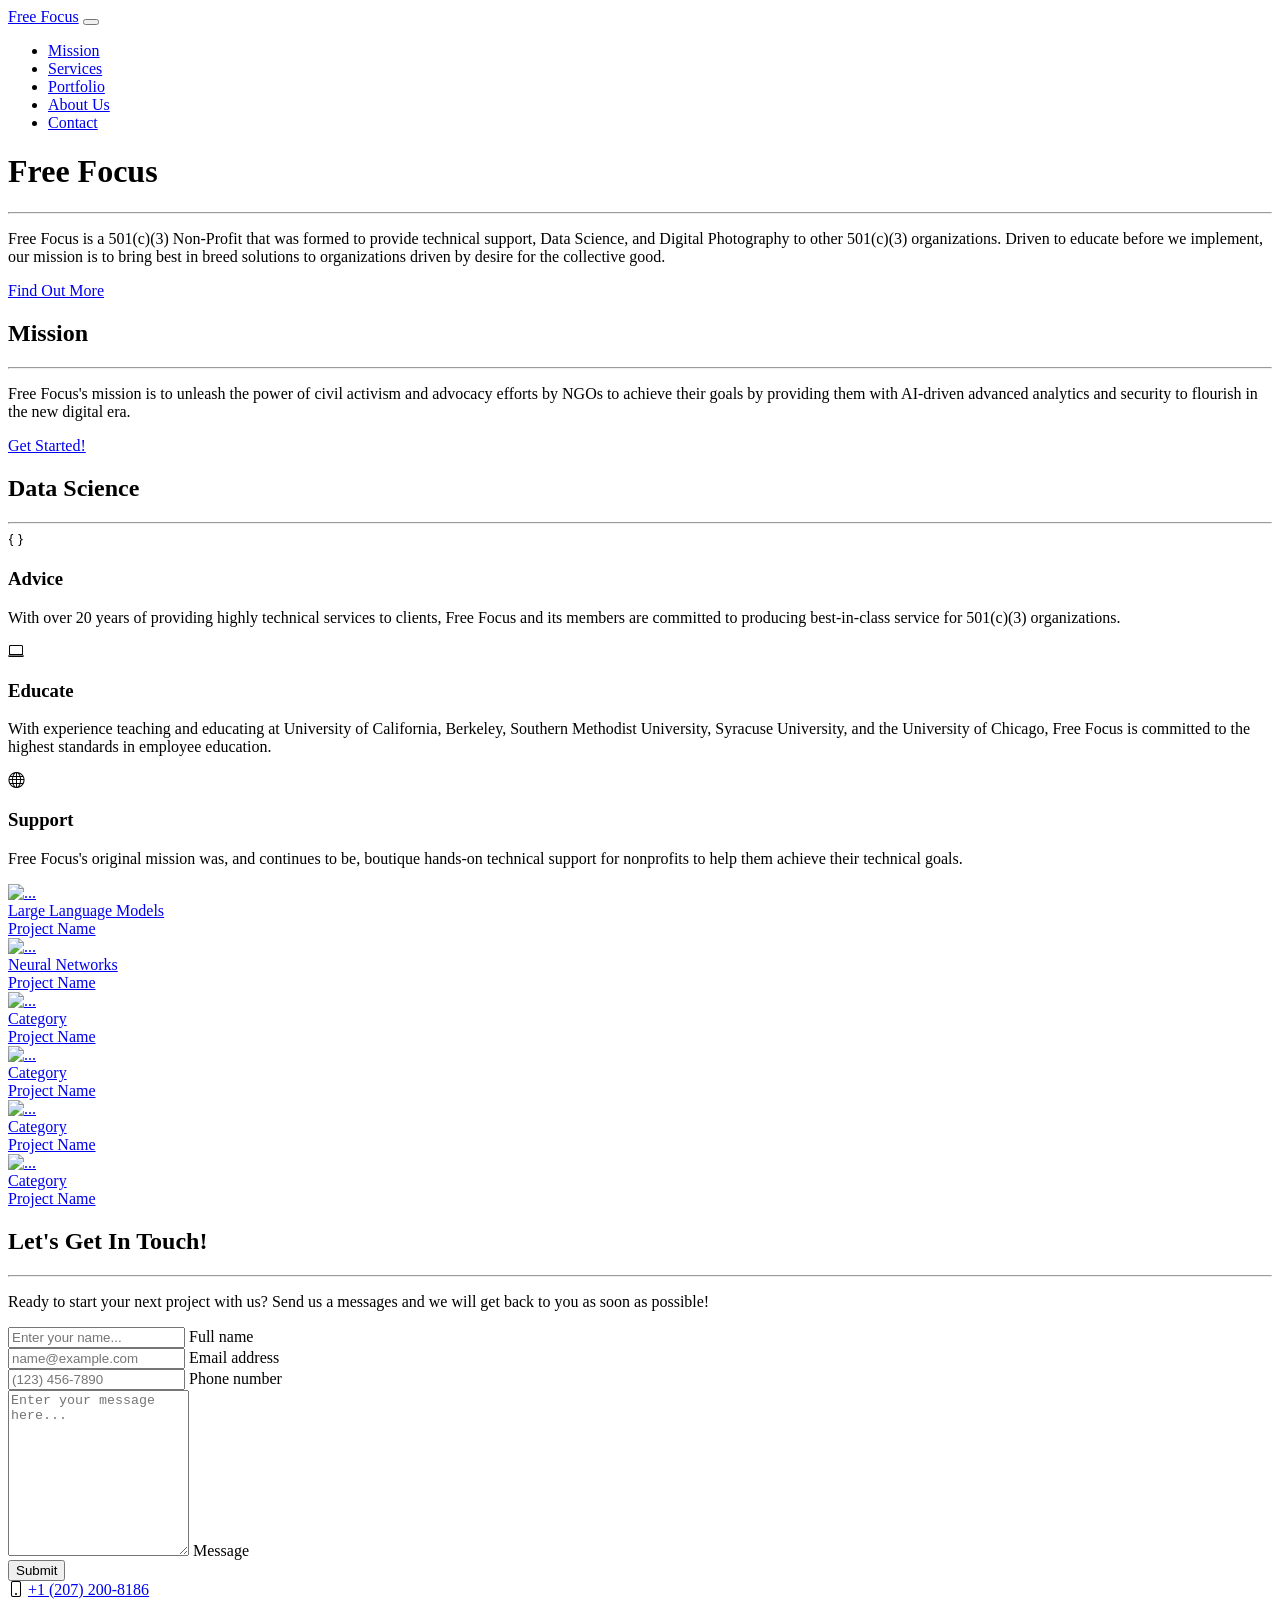
==== index.html @ 84735edc "Team page: remove four members, restore Teneva, fix links Removed the cards for Grant Bourzikas, Mar" ====
<!DOCTYPE html>
<html lang="en">
    <head>
        <meta charset="utf-8" />
        <meta name="viewport" content="width=device-width, initial-scale=1, shrink-to-fit=no" />
        <meta name="description" content="" />
        <meta name="author" content="" />
        <title>Free Focus</title>
        <!-- Favicon-->
        <link rel="icon" type="image/x-icon" href="assets/favicon.ico" />
        <!-- Bootstrap Icons-->
        <link href="https://cdn.jsdelivr.net/npm/bootstrap-icons@1.5.0/font/bootstrap-icons.css" rel="stylesheet" />
        <!-- Google fonts-->
        <link href="https://fonts.googleapis.com/css?family=Merriweather+Sans:400,700" rel="stylesheet" />
        <link href="https://fonts.googleapis.com/css?family=Merriweather:400,300,300italic,400italic,700,700italic" rel="stylesheet" type="text/css" />
        <!-- SimpleLightbox plugin CSS-->
        <link href="https://cdnjs.cloudflare.com/ajax/libs/SimpleLightbox/2.1.0/simpleLightbox.min.css" rel="stylesheet" />
        <!-- Core theme CSS (includes Bootstrap)-->
        <link href="css/styles.css" rel="stylesheet" />
    </head>
    <body id="page-top">
        <!-- Navigation-->
        <nav class="navbar navbar-expand-lg navbar-light fixed-top py-3" id="mainNav">
            <div class="container px-4 px-lg-5">
                <a class="navbar-brand" href="#page-top">Free Focus</a>
                <button class="navbar-toggler navbar-toggler-right" type="button" data-bs-toggle="collapse" data-bs-target="#navbarResponsive" aria-controls="navbarResponsive" aria-expanded="false" aria-label="Toggle navigation"><span class="navbar-toggler-icon"></span></button>
                <div class="collapse navbar-collapse" id="navbarResponsive">
                    <ul class="navbar-nav ms-auto my-2 my-lg-0">
                        <li class="nav-item"><a class="nav-link" href="#mission">Mission</a></li>
                        <li class="nav-item"><a class="nav-link" href="#services">Services</a></li>
                        <li class="nav-item"><a class="nav-link" href="#portfolio">Portfolio</a></li>
                        <li class="nav-item"><a class="nav-link" href="about.html">About Us</a></li>
                        <li class="nav-item"><a class="nav-link" href="#contact">Contact</a></li>
                    </ul>
                </div>
            </div>
        </nav>
        <!-- Masthead-->
        <header class="masthead">
            <div class="container px-4 px-lg-5 h-100">
                <div class="row gx-4 gx-lg-5 h-100 align-items-center justify-content-center text-center">
                    <div class="col-lg-8 align-self-end">
                        <h1 class="text-white font-weight-bold">Free Focus</h1>
                        <hr class="divider" />
                    </div>
                    <div class="col-lg-8 align-self-baseline">
                        <p class="text-white-75 mb-5">Free Focus is a 501(c)(3) Non-Profit that was formed to provide technical support, Data Science, and Digital Photography to other 501(c)(3) organizations.  Driven to educate before we implement, our mission is to bring best in breed solutions to organizations driven by desire for the collective good.  </p>
                        <a class="btn btn-primary btn-xl" href="about.html">Find Out More</a>
                    </div>
                </div>
            </div>
        </header>
        <!-- About-->
        <section class="page-section bg-primary" id="mission">
            <div class="container px-4 px-lg-5">
                <div class="row gx-4 gx-lg-5 justify-content-center">
                    <div class="col-lg-8 text-center">
                        <h2 class="text-white mt-0">Mission</h2>
                        <hr class="divider divider-light" />
                        <p class="text-white-75 mb-4">Free Focus's mission is to unleash the power of civil activism and advocacy efforts by NGOs to achieve their goals by providing them with AI-driven advanced analytics and security to flourish in the new digital era.</p>
                        <a class="btn btn-light btn-xl" href="#services">Get Started!</a>
                    </div>
                </div>
            </div>
        </section>
        <!-- Services-->
        <section class="page-section" id="services">
            <div class="container px-4 px-lg-5">
                <h2 class="text-center mt-0">Data Science</h2>
                <hr class="divider" />
                <div class="row gx-4 gx-lg-5">
                    <div class="col-lg-4 col-md-6 text-center">
                        <div class="mt-5">
                            <div class="mb-2"><i class="bi-braces fs-1 text-blue"></i></div>
                            <h3 class="h4 mb-2">Advice</h3>
                            <p class="text-muted mb-0">With over 20 years of providing highly technical services to clients, Free Focus and its members are committed to producing best-in-class service for 501(c)(3) organizations.</p>
                        </div>
                    </div>
                    <div class="col-lg-4 col-md-6 text-center">
                        <div class="mt-5">
                            <div class="mb-2"><i class="bi-laptop fs-1 text-blue"></i></div>
                            <h3 class="h4 mb-2">Educate</h3>
                            <p class="text-muted mb-0">With experience teaching and educating at University of California, Berkeley, Southern Methodist University, Syracuse University, and the University of Chicago, Free Focus is committed to the highest standards in employee education.</p>
                        </div>
                    </div>
                    <div class="col-lg-4 col-md-6 text-center">
                        <div class="mt-5">
                            <div class="mb-2"><i class="bi-globe fs-1 text-blue"></i></div>
                            <h3 class="h4 mb-2">Support</h3>
                            <p class="text-muted mb-0">Free Focus's original mission was, and continues to be, boutique hands-on technical support for nonprofits to help them achieve their technical goals.</p>
                        </div>
                    </div>
                    <!-- <div class="col-lg-3 col-md-6 text-center">
                        <div class="mt-5">
                            <div class="mb-2"><i class="bi-heart fs-1 text-blue"></i></div>
                            <h3 class="h4 mb-2">Made with Love</h3>
                            <p class="text-muted mb-0">Lorem ipsum</p>
                        </div>
                    </div> -->
                </div>
            </div>
        </section>
        <!-- Portfolio-->
        <div id="portfolio">
            <div class="container-fluid p-0">
                <div class="row g-0">
                    <div class="col-lg-4 col-sm-6">
                        <a class="portfolio-box" href="assets/img/portfolio/fullsize/lady.jpg" title="Project Name">
                            <img class="img-fluid" src="assets/img/portfolio/fullsize/lady.jpg" alt="..." />
                            <div class="portfolio-box-caption">
                                <div class="project-category text-blue-50">Large Language Models</div>
                                <div class="project-name">Project Name</div>
                            </div>
                        </a>
                    </div>
                    <div class="col-lg-4 col-sm-6">
                        <a class="portfolio-box" href="assets/img/portfolio/fullsize/shovel.jpg" title="Project Name">
                            <img class="img-fluid" src="assets/img/portfolio/fullsize/shovel.jpg" alt="..." />
                            <div class="portfolio-box-caption">
                                <div class="project-category text-blue-50">Neural Networks</div>
                                <div class="project-name">Project Name</div>
                            </div>
                        </a>
                    </div>
                    <div class="col-lg-4 col-sm-6">
                        <a class="portfolio-box" href="assets/img/portfolio/fullsize/costume.jpg" title="Project Name">
                            <img class="img-fluid" src="assets/img/portfolio/fullsize/costume.jpg" alt="..." />
                            <div class="portfolio-box-caption">
                                <div class="project-category text-blue-50">Category</div>
                                <div class="project-name">Project Name</div>
                            </div>
                        </a>
                    </div>
                </div>
                <div class="row g-0">
                    <div class="col-lg-4 col-sm-6">
                        <a class="portfolio-box" href="assets/img/portfolio/fullsize/mil.jpg" title="Project Name">
                            <img class="img-fluid" src="assets/img/portfolio/fullsize/mil.jpg" alt="..."/>
                            <div class="portfolio-box-caption">
                                <div class="project-category text-blue-50">Category</div>
                                <div class="project-name">Project Name</div>
                            </div>
                        </a>
                    </div>
                    <div class="col-lg-4 col-sm-6">
                        <a class="portfolio-box" href="assets/img/portfolio/fullsize/flowers.jpg" title="Project Name">
                            <img class="img-fluid" src="assets/img/portfolio/fullsize/flowers.jpg" alt="..." />
                            <div class="portfolio-box-caption">
                                <div class="project-category text-blue-50">Category</div>
                                <div class="project-name">Project Name</div>
                            </div>
                        </a>
                    </div>
                    <div class="col-lg-4 col-sm-6">
                        <a class="portfolio-box" href="assets/img/portfolio/fullsize/minefield.jpg" title="Project Name">
                            <img class="img-fluid" src="assets/img/portfolio/fullsize/minefield.jpg" alt="..." />
                            <div class="portfolio-box-caption p-3">
                                <div class="project-category text-blue-50">Category</div>
                                <div class="project-name">Project Name</div>
                            </div>
                        </a>
                    </div>
                </div>
            </div>
        </div>
        <!-- Call to action-->
        <!-- <section class="page-section bg-dark text-white">
            <div class="container px-4 px-lg-5 text-center">
                <h2 class="mb-4">Free Download at Start Bootstrap!</h2>
                <a class="btn btn-light btn-xl" href="https://startbootstrap.com/theme/creative/">Download Now!</a>
            </div>
        </section> -->
        <!-- Contact-->
        <section class="page-section" id="contact">
            <div class="container px-4 px-lg-5">
                <div class="row gx-4 gx-lg-5 justify-content-center">
                    <div class="col-lg-8 col-xl-6 text-center">
                        <h2 class="mt-0">Let's Get In Touch!</h2>
                        <hr class="divider" />
                        <p class="text-muted mb-5">Ready to start your next project with us? Send us a messages and we will get back to you as soon as possible!</p>
                    </div>
                </div>
                <div class="row gx-4 gx-lg-5 justify-content-center mb-5">
                    <div class="col-lg-6">
                        <!-- * * * * * * * * * * * * * * *-->
                        <!-- * * SB Forms Contact Form * *-->
                        <!-- * * * * * * * * * * * * * * *-->
                        <!-- This form is pre-integrated with SB Forms.-->
                        <!-- To make this form functional, sign up at-->
                        <!-- https://startbootstrap.com/solution/contact-forms-->
                        <!-- to get an API token!-->
                        <form id="contactForm" form action="https://formkeep.com/f/2b73d6f61217"
                        accept-charset="UTF-8"
                        enctype="multipart/form-data"
                        method="POST">
                            <!-- Name input-->
                            <div class="form-floating mb-3">
                                <input class="form-control" id="name" type="text" placeholder="Enter your name..." data-sb-validations="required" name = "name" />
                                <label for="name">Full name</label>
                            </div>
                            <!-- Email address input-->
                            <div class="form-floating mb-3">
                                <input class="form-control" id="email" type="email" placeholder="name@example.com" data-sb-validations="required,email" name = 'email' />
                                <label for="email">Email address</label>
                            </div>
                            <!-- Phone number input-->
                            <div class="form-floating mb-3">
                                <input class="form-control" id="phone" type="tel" placeholder="(123) 456-7890" data-sb-validations="required" name = "phone_number" />
                                <label for="phone">Phone number</label>
                            </div>
                            <!-- Message input-->
                            <div class="form-floating mb-3">
                                <textarea class="form-control" id="message" type="text" placeholder="Enter your message here..." style="height: 10rem" data-sb-validations="required" name = "message"></textarea>
                                <label for="message">Message</label>
                            </div>
                            <!-- Submit success message-->
                            <!---->
                            <!-- This is what your users will see when the form-->
                            <!-- has successfully submitted-->
                            <!-- <div class="d-none" id="submitSuccessMessage">
                                <div class="text-center mb-3">
                                    <div class="fw-bolder">Form submission successful!</div>
                                    To activate this form, sign up at
                                    <br />
                                    <a href="https://startbootstrap.com/solution/contact-forms">https://startbootstrap.com/solution/contact-forms</a>
                                </div>
                            </div> -->
                            <!-- Submit error message-->
                            <!---->
                            <!-- This is what your users will see when there is-->
                            <!-- an error submitting the form-->
                            <!-- <div class="d-none" id="submitErrorMessage"><div class="text-center text-danger mb-3">Error sending message!</div></div> -->
                            <!-- Submit Button-->
                            <div class="d-grid"><button class="btn btn-primary btn-xl" id="submitButton" type="submit">Submit</button></div>
                        </form>
                    </div>
                </div>
                <div class="row gx-4 gx-lg-5 justify-content-center">
                    <div class="col-lg-4 text-center mb-5 mb-lg-0">
                        <i class="bi-phone fs-2 mb-3 text-muted"></i>
                        <a href="tel:2072008186">+1 (207) 200-8186</a>
                    </div>
                </div>
            </div>
        </section>
        <!-- Footer-->
        <footer class=" py-5">
            <div class="container px-4 px-lg-5"><div class="small text-center text-muted">Copyright &copy; 2026 - Free Focus</div></div>
        </footer>
        <!-- Bootstrap core JS-->
        <script src="https://cdn.jsdelivr.net/npm/bootstrap@5.2.3/dist/js/bootstrap.bundle.min.js"></script>
        <!-- SimpleLightbox plugin JS-->
        <script src="https://cdnjs.cloudflare.com/ajax/libs/SimpleLightbox/2.1.0/simpleLightbox.min.js"></script>
        <!-- Core theme JS-->
        <script src="js/scripts.js"></script>
        <!-- * * * * * * * * * * * * * * * * * * * * * * * * * * * * * * * * * * * * * * * *-->
        <!-- * *                               SB Forms JS                               * *-->
        <!-- * * Activate your form at https://startbootstrap.com/solution/contact-forms * *-->
        <!-- * * * * * * * * * * * * * * * * * * * * * * * * * * * * * * * * * * * * * * * *-->
        <script src="https://cdn.startbootstrap.com/sb-forms-latest.js"></script>
    </body>
</html>

<!-- # Advice, educate, support -->
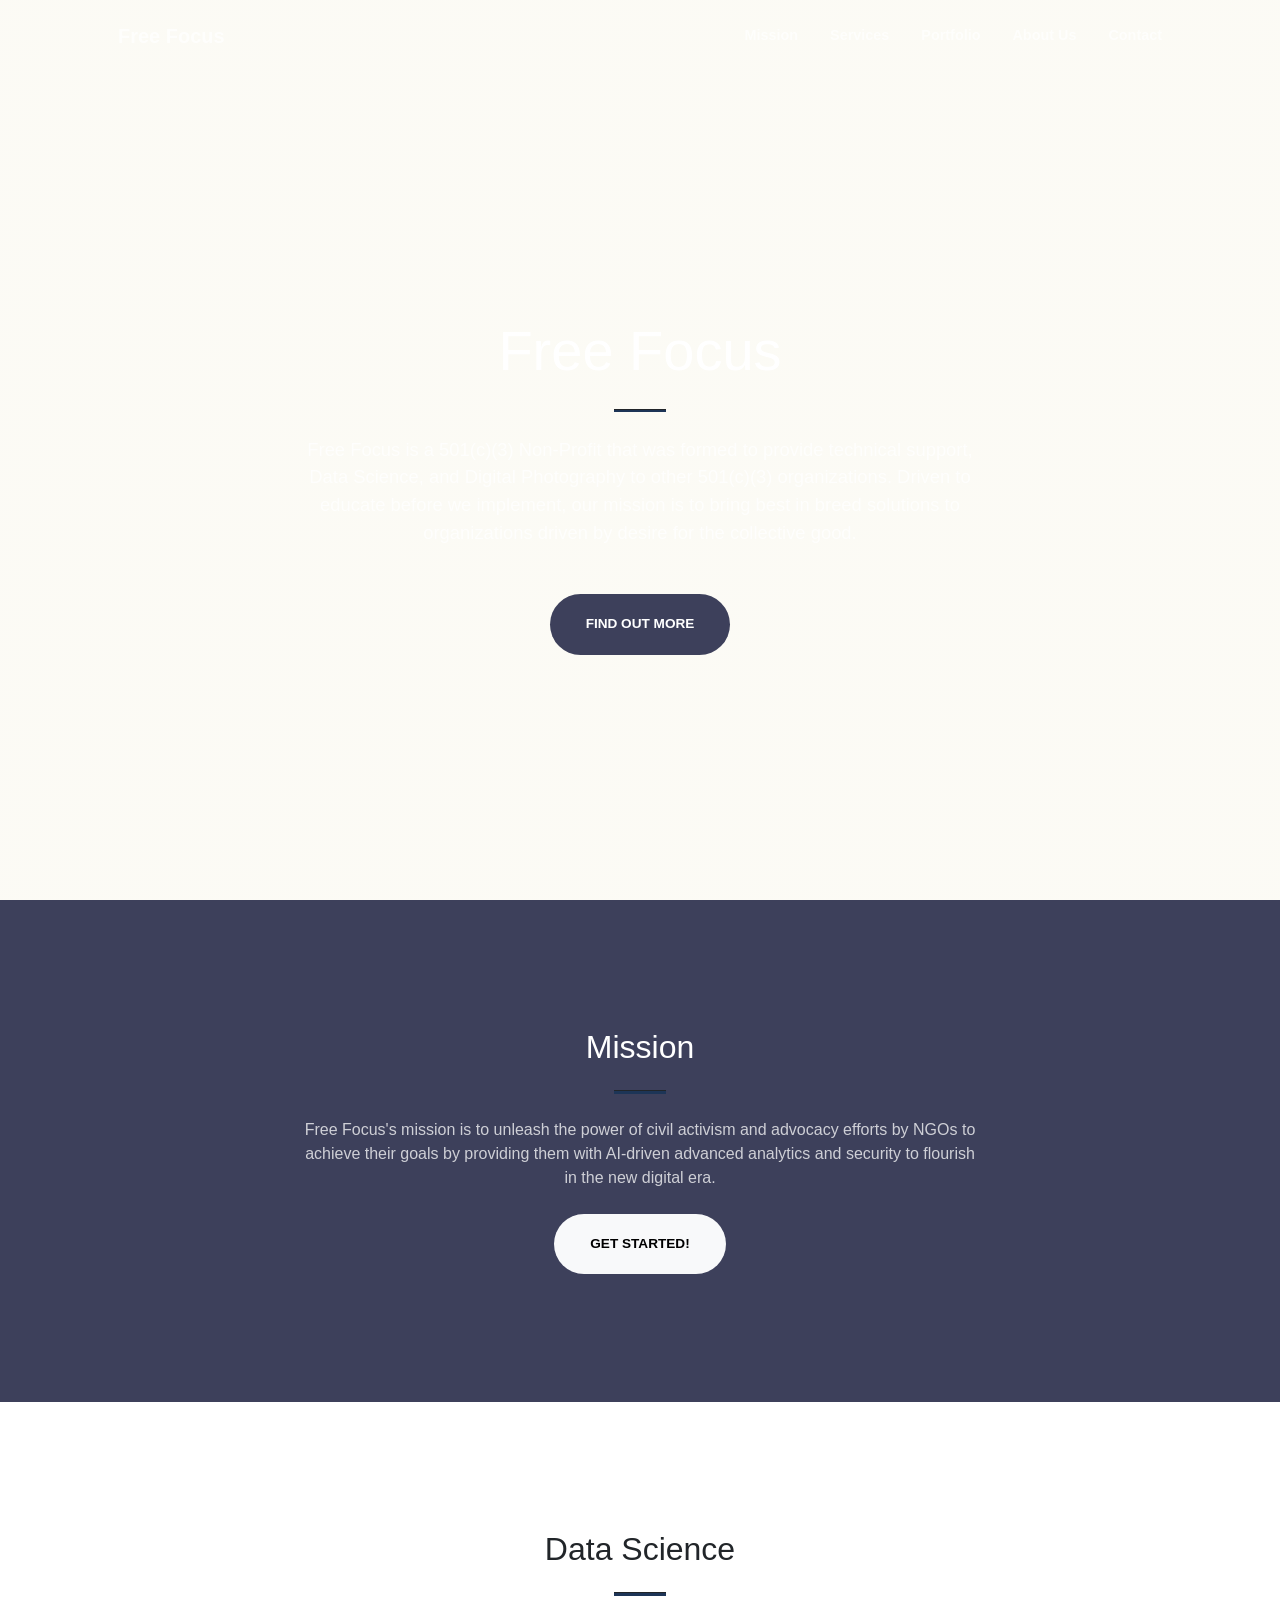
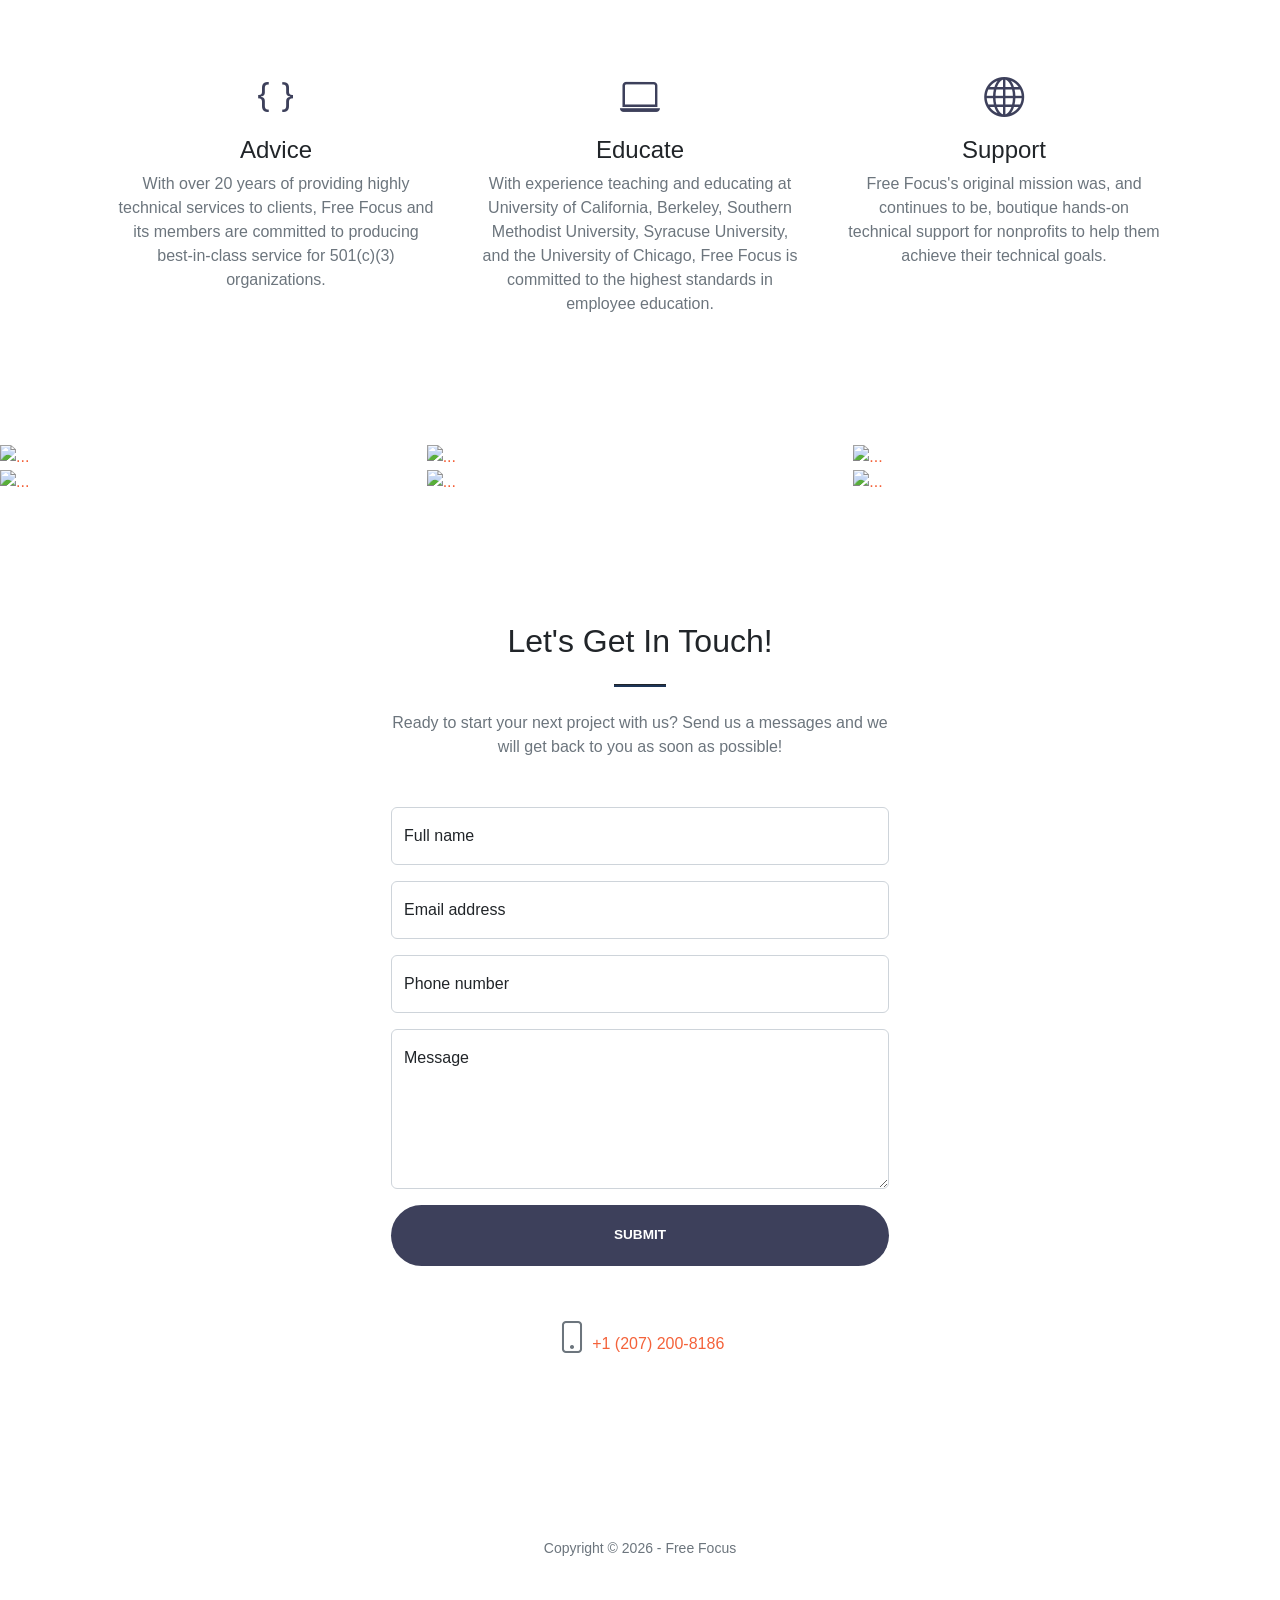
==== commit 66bf207b: "Link the CEO tag chips, clear the portfolio placeholder captions The two chips on John's card were p" ====
--- a/index.html
+++ b/index.html
@@ -105,58 +105,58 @@
             <div class="container-fluid p-0">
                 <div class="row g-0">
                     <div class="col-lg-4 col-sm-6">
-                        <a class="portfolio-box" href="assets/img/portfolio/fullsize/lady.jpg" title="Project Name">
+                        <a class="portfolio-box" href="assets/img/portfolio/fullsize/lady.jpg">
                             <img class="img-fluid" src="assets/img/portfolio/fullsize/lady.jpg" alt="..." />
                             <div class="portfolio-box-caption">
                                 <div class="project-category text-blue-50">Large Language Models</div>
-                                <div class="project-name">Project Name</div>
-                            </div>
-                        </a>
-                    </div>
-                    <div class="col-lg-4 col-sm-6">
-                        <a class="portfolio-box" href="assets/img/portfolio/fullsize/shovel.jpg" title="Project Name">
+                                <div class="project-name"></div>
+                            </div>
+                        </a>
+                    </div>
+                    <div class="col-lg-4 col-sm-6">
+                        <a class="portfolio-box" href="assets/img/portfolio/fullsize/shovel.jpg">
                             <img class="img-fluid" src="assets/img/portfolio/fullsize/shovel.jpg" alt="..." />
                             <div class="portfolio-box-caption">
                                 <div class="project-category text-blue-50">Neural Networks</div>
-                                <div class="project-name">Project Name</div>
-                            </div>
-                        </a>
-                    </div>
-                    <div class="col-lg-4 col-sm-6">
-                        <a class="portfolio-box" href="assets/img/portfolio/fullsize/costume.jpg" title="Project Name">
+                                <div class="project-name"></div>
+                            </div>
+                        </a>
+                    </div>
+                    <div class="col-lg-4 col-sm-6">
+                        <a class="portfolio-box" href="assets/img/portfolio/fullsize/costume.jpg">
                             <img class="img-fluid" src="assets/img/portfolio/fullsize/costume.jpg" alt="..." />
                             <div class="portfolio-box-caption">
-                                <div class="project-category text-blue-50">Category</div>
-                                <div class="project-name">Project Name</div>
+                                <div class="project-category text-blue-50"></div>
+                                <div class="project-name"></div>
                             </div>
                         </a>
                     </div>
                 </div>
                 <div class="row g-0">
                     <div class="col-lg-4 col-sm-6">
-                        <a class="portfolio-box" href="assets/img/portfolio/fullsize/mil.jpg" title="Project Name">
+                        <a class="portfolio-box" href="assets/img/portfolio/fullsize/mil.jpg">
                             <img class="img-fluid" src="assets/img/portfolio/fullsize/mil.jpg" alt="..."/>
                             <div class="portfolio-box-caption">
-                                <div class="project-category text-blue-50">Category</div>
-                                <div class="project-name">Project Name</div>
-                            </div>
-                        </a>
-                    </div>
-                    <div class="col-lg-4 col-sm-6">
-                        <a class="portfolio-box" href="assets/img/portfolio/fullsize/flowers.jpg" title="Project Name">
+                                <div class="project-category text-blue-50"></div>
+                                <div class="project-name"></div>
+                            </div>
+                        </a>
+                    </div>
+                    <div class="col-lg-4 col-sm-6">
+                        <a class="portfolio-box" href="assets/img/portfolio/fullsize/flowers.jpg">
                             <img class="img-fluid" src="assets/img/portfolio/fullsize/flowers.jpg" alt="..." />
                             <div class="portfolio-box-caption">
-                                <div class="project-category text-blue-50">Category</div>
-                                <div class="project-name">Project Name</div>
-                            </div>
-                        </a>
-                    </div>
-                    <div class="col-lg-4 col-sm-6">
-                        <a class="portfolio-box" href="assets/img/portfolio/fullsize/minefield.jpg" title="Project Name">
+                                <div class="project-category text-blue-50"></div>
+                                <div class="project-name"></div>
+                            </div>
+                        </a>
+                    </div>
+                    <div class="col-lg-4 col-sm-6">
+                        <a class="portfolio-box" href="assets/img/portfolio/fullsize/minefield.jpg">
                             <img class="img-fluid" src="assets/img/portfolio/fullsize/minefield.jpg" alt="..." />
                             <div class="portfolio-box-caption p-3">
-                                <div class="project-category text-blue-50">Category</div>
-                                <div class="project-name">Project Name</div>
+                                <div class="project-category text-blue-50"></div>
+                                <div class="project-name"></div>
                             </div>
                         </a>
                     </div>
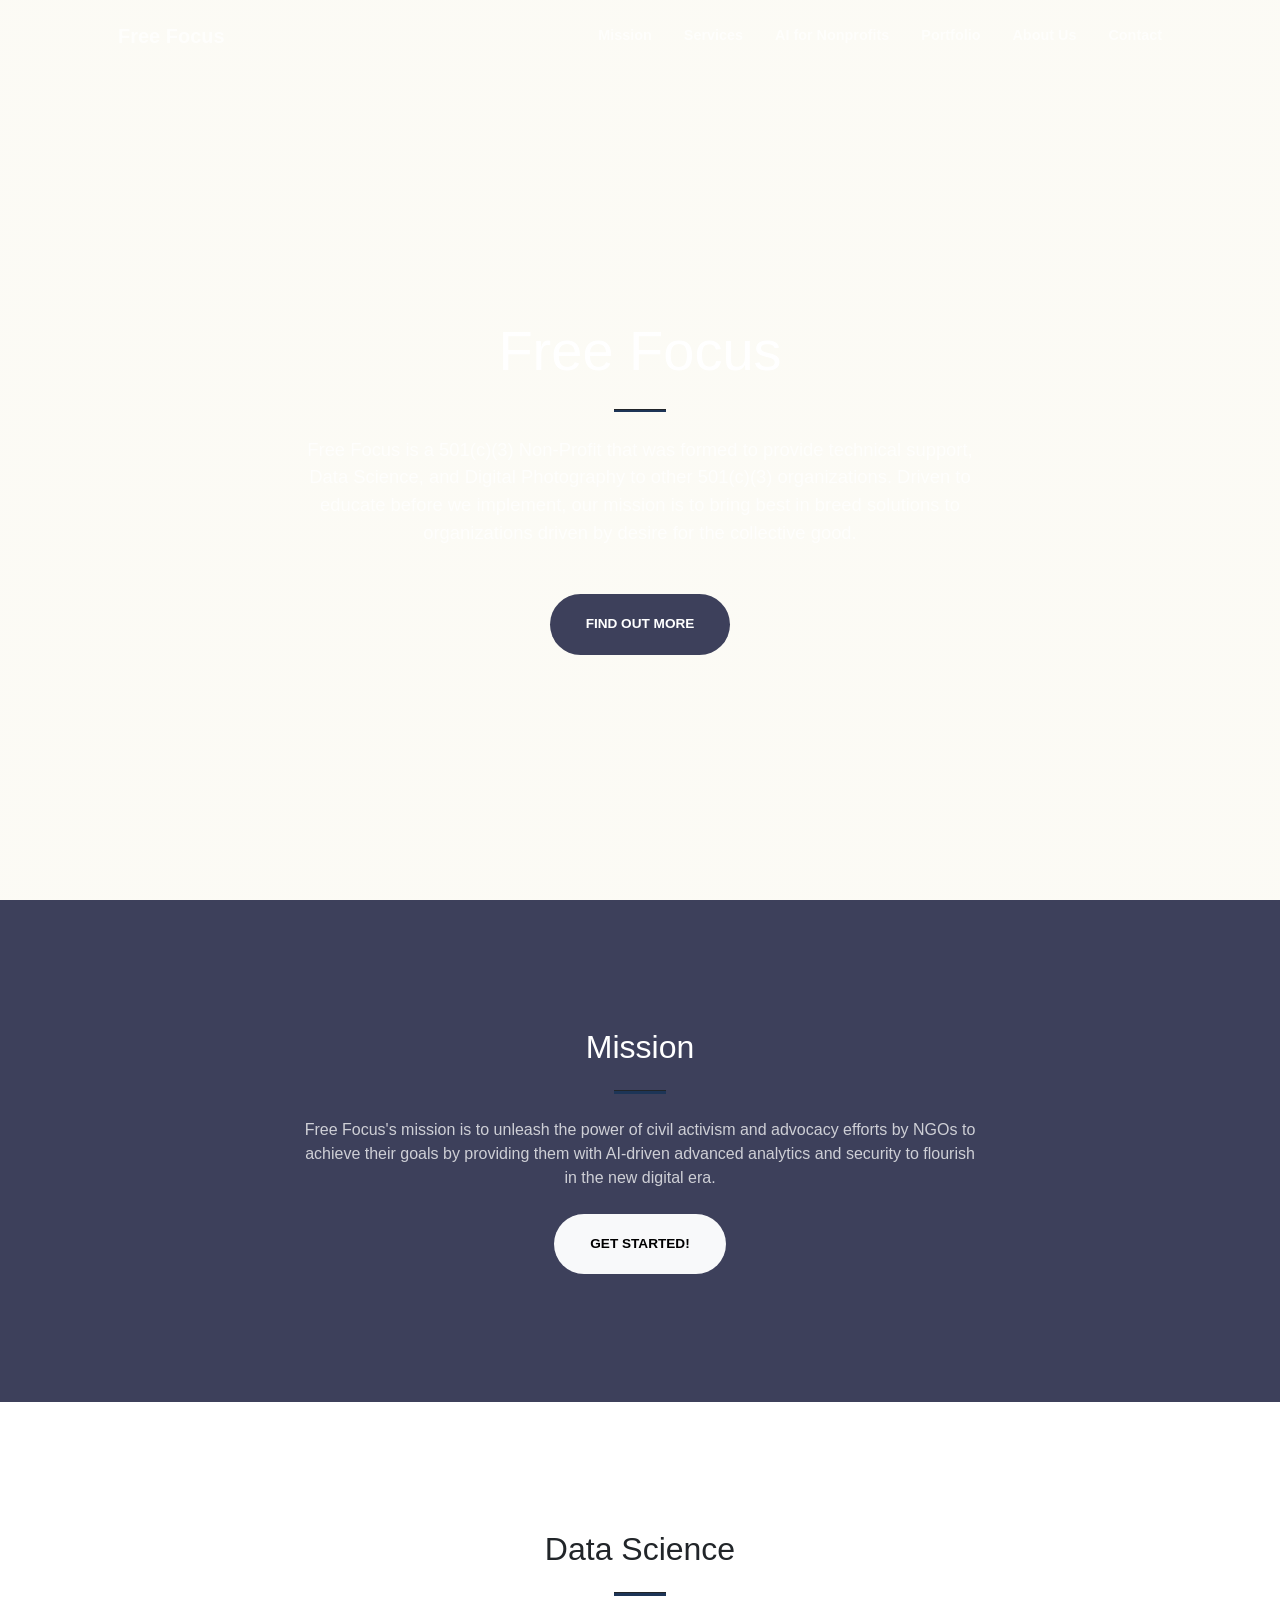
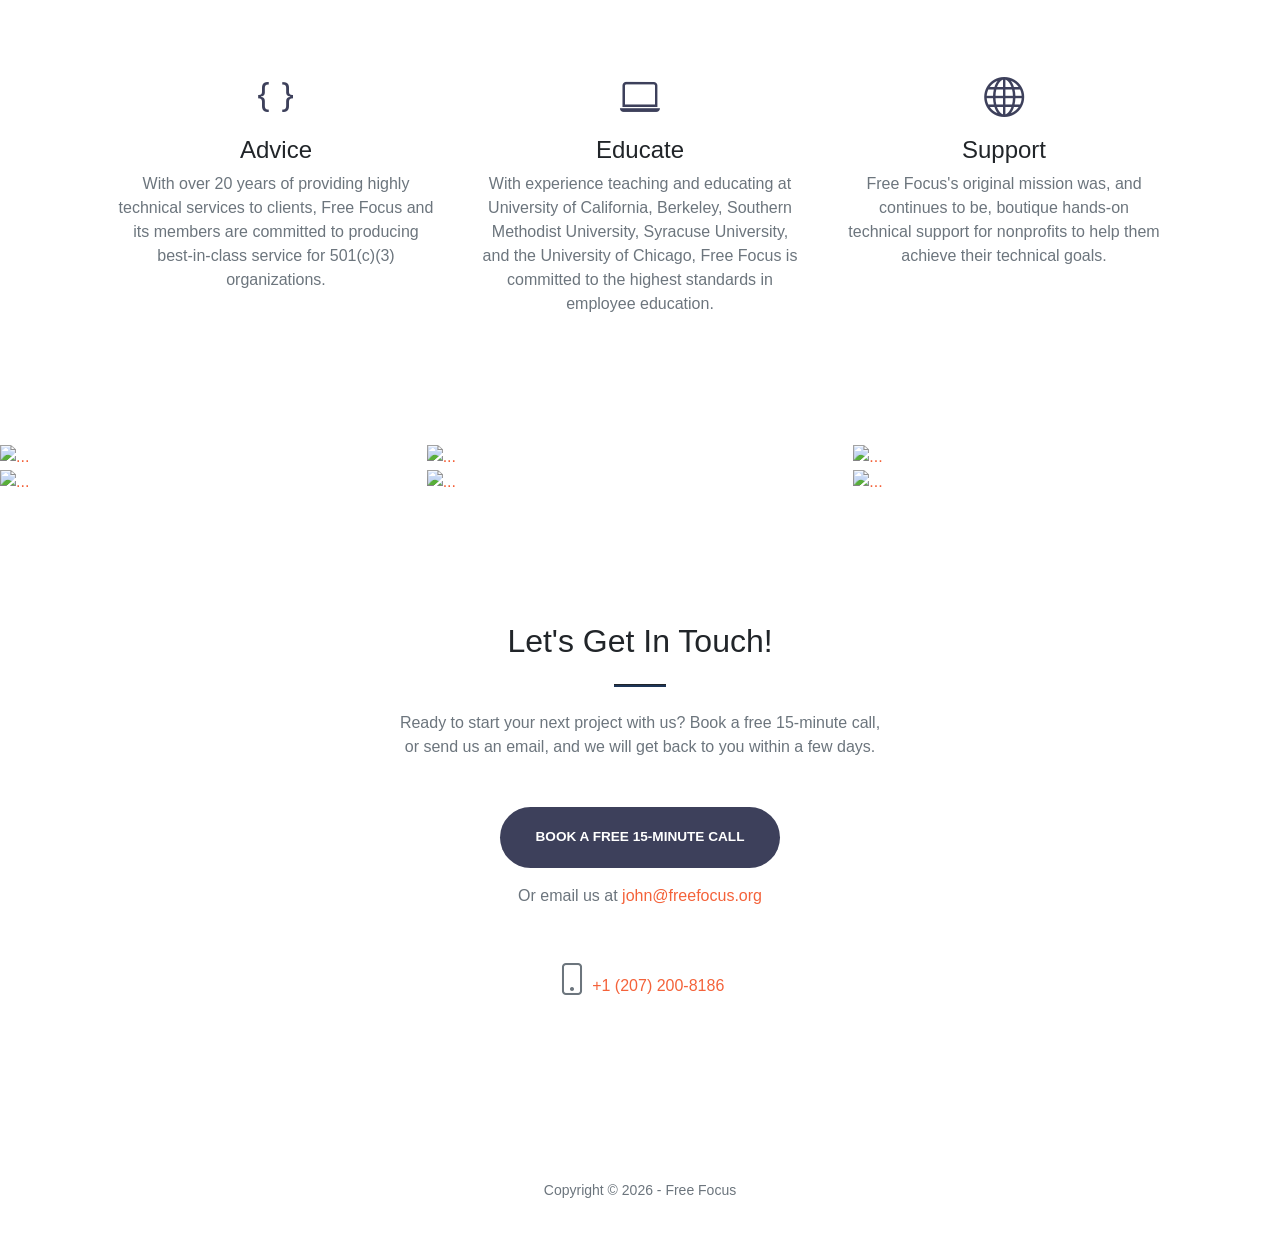
==== commit 13f40b51: "Add AI for Nonprofits and AI Policy Session pages; replace the homepage form with a booking button; " ====
--- a/index.html
+++ b/index.html
@@ -28,6 +28,7 @@
                     <ul class="navbar-nav ms-auto my-2 my-lg-0">
                         <li class="nav-item"><a class="nav-link" href="#mission">Mission</a></li>
                         <li class="nav-item"><a class="nav-link" href="#services">Services</a></li>
+                        <li class="nav-item"><a class="nav-link" href="ai.html">AI for Nonprofits</a></li>
                         <li class="nav-item"><a class="nav-link" href="#portfolio">Portfolio</a></li>
                         <li class="nav-item"><a class="nav-link" href="about.html">About Us</a></li>
                         <li class="nav-item"><a class="nav-link" href="#contact">Contact</a></li>
@@ -108,8 +109,8 @@
                         <a class="portfolio-box" href="assets/img/portfolio/fullsize/lady.jpg">
                             <img class="img-fluid" src="assets/img/portfolio/fullsize/lady.jpg" alt="..." />
                             <div class="portfolio-box-caption">
-                                <div class="project-category text-blue-50">Large Language Models</div>
-                                <div class="project-name"></div>
+                                <div class="project-category text-blue-50">Documentary photography</div>
+                                <div class="project-name">Safe Passage</div>
                             </div>
                         </a>
                     </div>
@@ -117,8 +118,8 @@
                         <a class="portfolio-box" href="assets/img/portfolio/fullsize/shovel.jpg">
                             <img class="img-fluid" src="assets/img/portfolio/fullsize/shovel.jpg" alt="..." />
                             <div class="portfolio-box-caption">
-                                <div class="project-category text-blue-50">Neural Networks</div>
-                                <div class="project-name"></div>
+                                <div class="project-category text-blue-50">Documentary photography</div>
+                                <div class="project-name">Safe Passage</div>
                             </div>
                         </a>
                     </div>
@@ -152,11 +153,11 @@
                         </a>
                     </div>
                     <div class="col-lg-4 col-sm-6">
-                        <a class="portfolio-box" href="assets/img/portfolio/fullsize/minefield.jpg">
+                        <a class="portfolio-box" href="ai.html">
                             <img class="img-fluid" src="assets/img/portfolio/fullsize/minefield.jpg" alt="..." />
                             <div class="portfolio-box-caption p-3">
-                                <div class="project-category text-blue-50"></div>
-                                <div class="project-name"></div>
+                                <div class="project-category text-blue-50">Education</div>
+                                <div class="project-name">AI for Nonprofit Leaders</div>
                             </div>
                         </a>
                     </div>
@@ -177,62 +178,13 @@
                     <div class="col-lg-8 col-xl-6 text-center">
                         <h2 class="mt-0">Let's Get In Touch!</h2>
                         <hr class="divider" />
-                        <p class="text-muted mb-5">Ready to start your next project with us? Send us a messages and we will get back to you as soon as possible!</p>
+                        <p class="text-muted mb-5">Ready to start your next project with us? Book a free 15-minute call, or send us an email, and we will get back to you within a few days.</p>
                     </div>
                 </div>
                 <div class="row gx-4 gx-lg-5 justify-content-center mb-5">
-                    <div class="col-lg-6">
-                        <!-- * * * * * * * * * * * * * * *-->
-                        <!-- * * SB Forms Contact Form * *-->
-                        <!-- * * * * * * * * * * * * * * *-->
-                        <!-- This form is pre-integrated with SB Forms.-->
-                        <!-- To make this form functional, sign up at-->
-                        <!-- https://startbootstrap.com/solution/contact-forms-->
-                        <!-- to get an API token!-->
-                        <form id="contactForm" form action="https://formkeep.com/f/2b73d6f61217"
-                        accept-charset="UTF-8"
-                        enctype="multipart/form-data"
-                        method="POST">
-                            <!-- Name input-->
-                            <div class="form-floating mb-3">
-                                <input class="form-control" id="name" type="text" placeholder="Enter your name..." data-sb-validations="required" name = "name" />
-                                <label for="name">Full name</label>
-                            </div>
-                            <!-- Email address input-->
-                            <div class="form-floating mb-3">
-                                <input class="form-control" id="email" type="email" placeholder="name@example.com" data-sb-validations="required,email" name = 'email' />
-                                <label for="email">Email address</label>
-                            </div>
-                            <!-- Phone number input-->
-                            <div class="form-floating mb-3">
-                                <input class="form-control" id="phone" type="tel" placeholder="(123) 456-7890" data-sb-validations="required" name = "phone_number" />
-                                <label for="phone">Phone number</label>
-                            </div>
-                            <!-- Message input-->
-                            <div class="form-floating mb-3">
-                                <textarea class="form-control" id="message" type="text" placeholder="Enter your message here..." style="height: 10rem" data-sb-validations="required" name = "message"></textarea>
-                                <label for="message">Message</label>
-                            </div>
-                            <!-- Submit success message-->
-                            <!---->
-                            <!-- This is what your users will see when the form-->
-                            <!-- has successfully submitted-->
-                            <!-- <div class="d-none" id="submitSuccessMessage">
-                                <div class="text-center mb-3">
-                                    <div class="fw-bolder">Form submission successful!</div>
-                                    To activate this form, sign up at
-                                    <br />
-                                    <a href="https://startbootstrap.com/solution/contact-forms">https://startbootstrap.com/solution/contact-forms</a>
-                                </div>
-                            </div> -->
-                            <!-- Submit error message-->
-                            <!---->
-                            <!-- This is what your users will see when there is-->
-                            <!-- an error submitting the form-->
-                            <!-- <div class="d-none" id="submitErrorMessage"><div class="text-center text-danger mb-3">Error sending message!</div></div> -->
-                            <!-- Submit Button-->
-                            <div class="d-grid"><button class="btn btn-primary btn-xl" id="submitButton" type="submit">Submit</button></div>
-                        </form>
+                    <div class="col-lg-6 text-center">
+                        <a class="btn btn-primary btn-xl mb-3" href="mailto:john@freefocus.org?subject=Book%20a%20free%2015-minute%20call" data-goatcounter-click="home-book">Book a free 15-minute call</a>
+                        <p class="text-muted mb-0">Or email us at <a href="mailto:john@freefocus.org?subject=Free%20Focus%20inquiry">john@freefocus.org</a></p>
                     </div>
                 </div>
                 <div class="row gx-4 gx-lg-5 justify-content-center">
@@ -258,6 +210,7 @@
         <!-- * * Activate your form at https://startbootstrap.com/solution/contact-forms * *-->
         <!-- * * * * * * * * * * * * * * * * * * * * * * * * * * * * * * * * * * * * * * * *-->
         <script src="https://cdn.startbootstrap.com/sb-forms-latest.js"></script>
+        <script data-goatcounter="https://johnsanterre.goatcounter.com/count" async src="//gc.zgo.at/count.js"></script>
     </body>
 </html>
 
